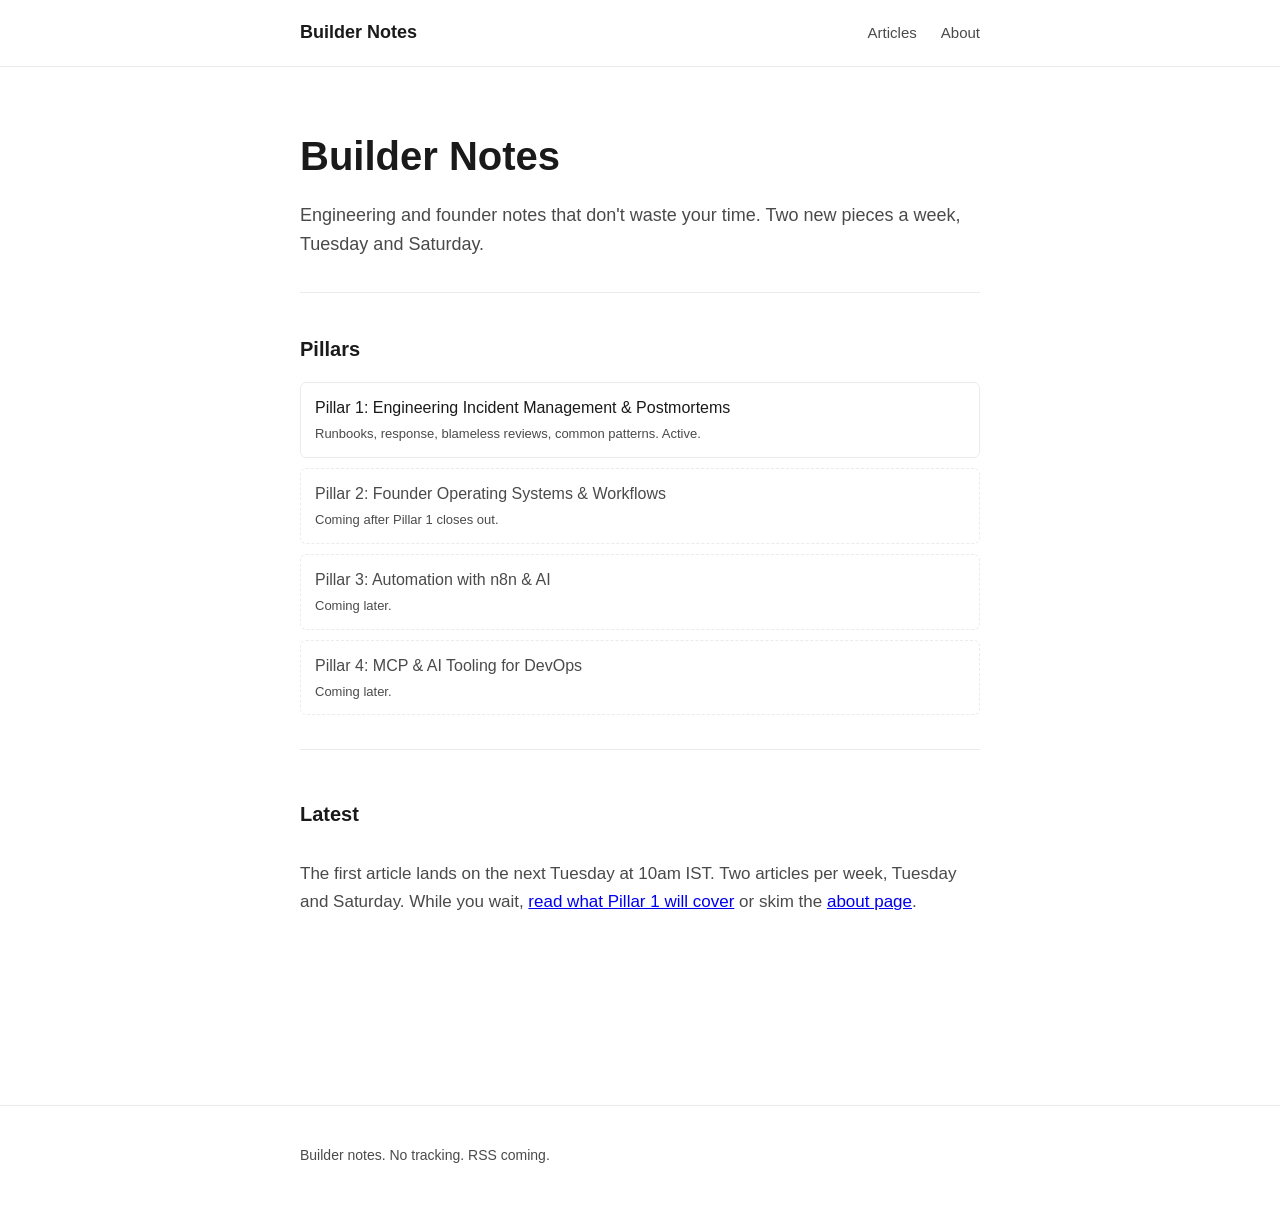
==== index.html @ f2639468 "Publish: Initial deploy: Play 4 homepage + about + Pillar 1 landing" ====
<!DOCTYPE html>
<html lang="en">
<head>
<meta charset="utf-8">
<meta name="viewport" content="width=device-width,initial-scale=1">
<title>Builder Notes | Builder Notes</title>
<meta name="description" content="Engineering and founder notes that don&#39;t waste your time. Two new pieces a week, Tuesday and Saturday.">
<link rel="canonical" href="https://yios823.github.io/devtools-blog">
<meta property="og:type" content="website">
<meta property="og:title" content="Builder Notes">
<meta property="og:description" content="Engineering and founder notes that don&#39;t waste your time. Two new pieces a week, Tuesday and Saturday.">
<meta property="og:url" content="https://yios823.github.io/devtools-blog">
<meta name="twitter:card" content="summary_large_image">
<meta name="twitter:title" content="Builder Notes">
<meta name="twitter:description" content="Engineering and founder notes that don&#39;t waste your time. Two new pieces a week, Tuesday and Saturday.">

<link rel="stylesheet" href="/static/css/site.css">
</head>
<body>
<header class="site-header">
  <nav class="container">
    <a class="site-brand" href="/">Builder Notes</a>
    <ul class="site-nav">
      <li><a href="/">Articles</a></li>
      <li><a href="/about/">About</a></li>
    </ul>
  </nav>
</header>
<main class="container">

<section class="home-hero">
  <h1>Builder Notes</h1>
  <p class="home-tagline">Engineering and founder notes that don&#39;t waste your time. Two new pieces a week, Tuesday and Saturday.</p>
</section>
<section class="home-pillars">
  <h2>Pillars</h2>
  <ul class="pillar-list">
    <li>
      <a href="/incident-management/">
        <span class="pillar-name">Pillar 1: Engineering Incident Management &amp; Postmortems</span>
        <span class="pillar-meta">Runbooks, response, blameless reviews, common patterns. Active.</span>
      </a>
    </li>
    <li class="pillar-future">
      <span class="pillar-name">Pillar 2: Founder Operating Systems &amp; Workflows</span>
      <span class="pillar-meta">Coming after Pillar 1 closes out.</span>
    </li>
    <li class="pillar-future">
      <span class="pillar-name">Pillar 3: Automation with n8n &amp; AI</span>
      <span class="pillar-meta">Coming later.</span>
    </li>
    <li class="pillar-future">
      <span class="pillar-name">Pillar 4: MCP &amp; AI Tooling for DevOps</span>
      <span class="pillar-meta">Coming later.</span>
    </li>
  </ul>
</section>
<section class="home-articles">
  <h2>Latest</h2>
  
  <p class="home-empty">
    The first article lands on the next Tuesday at 10am IST. Two
    articles per week, Tuesday and Saturday. While you wait,
    <a href="/incident-management/">read what Pillar 1 will cover</a>
    or skim the <a href="/about/">about page</a>.
  </p>
  
</section>

</main>
<footer class="site-footer">
  <div class="container">
    <p>Builder notes. No tracking. RSS coming.</p>
  </div>
</footer>
</body>
</html>
---- static/css/site.css ----
:root {
  --fg: #1a1a1a;
  --fg-soft: #4a4a4a;
  --bg: #ffffff;
  --bg-soft: #f5f5f5;
  --accent: #0066cc;
  --max-width: 720px;
  --line: rgba(0,0,0,0.08);
}
* { box-sizing: border-box; }
html, body { margin: 0; padding: 0; }
body {
  font-family: -apple-system, BlinkMacSystemFont, "Inter", "Segoe UI", Helvetica, Arial, sans-serif;
  font-size: 17px;
  line-height: 1.65;
  color: var(--fg);
  background: var(--bg);
  -webkit-font-smoothing: antialiased;
}
.container { max-width: var(--max-width); margin: 0 auto; padding: 0 20px; }

.site-header { border-bottom: 1px solid var(--line); }
.site-header nav { display: flex; align-items: center; justify-content: space-between; padding: 18px 20px; }
.site-brand { font-weight: 600; color: var(--fg); text-decoration: none; font-size: 18px; }
.site-nav { list-style: none; margin: 0; padding: 0; display: flex; gap: 24px; }
.site-nav a { color: var(--fg-soft); text-decoration: none; font-size: 15px; }
.site-nav a:hover { color: var(--accent); }

.article { padding: 40px 0 80px; }
.article-header { margin-bottom: 32px; }
.article-pillar { color: var(--fg-soft); font-size: 13px; text-transform: uppercase; letter-spacing: 0.06em; margin: 0 0 8px; }
.article h1 { font-size: 36px; line-height: 1.15; margin: 0 0 12px; }
.article-meta { color: var(--fg-soft); font-size: 14px; margin: 0 0 24px; }
.article-disclosure { background: var(--bg-soft); padding: 14px 16px; border-radius: 6px; font-size: 14px; color: var(--fg-soft); margin: 24px 0 0; }

.article-body { font-size: 17px; }
.article-body h2 { font-size: 26px; margin-top: 48px; margin-bottom: 14px; line-height: 1.25; }
.article-body h3 { font-size: 20px; margin-top: 32px; margin-bottom: 10px; }
.article-body p, .article-body ul, .article-body ol { margin: 0 0 16px; }
.article-body a { color: var(--accent); }
.article-body code { background: var(--bg-soft); padding: 2px 6px; border-radius: 4px; font-size: 0.92em; font-family: "JetBrains Mono", "SF Mono", Menlo, Consolas, monospace; }
.article-body pre { background: var(--bg-soft); padding: 16px 18px; border-radius: 6px; overflow-x: auto; font-size: 14px; line-height: 1.55; }
.article-body pre code { background: transparent; padding: 0; font-size: 14px; }
.article-body blockquote { border-left: 3px solid var(--accent); margin: 0 0 16px; padding: 4px 0 4px 18px; color: var(--fg-soft); }
.article-body table { border-collapse: collapse; width: 100%; margin: 16px 0 24px; font-size: 15px; }
.article-body th, .article-body td { border: 1px solid var(--line); padding: 8px 12px; text-align: left; }
.article-body th { background: var(--bg-soft); }

.article-faq { margin-top: 56px; border-top: 1px solid var(--line); padding-top: 32px; }
.article-faq h2 { margin: 0 0 16px; }
.faq-item { margin-bottom: 20px; }
.faq-item h3 { font-size: 18px; margin: 0 0 6px; }

.article-related { margin-top: 48px; border-top: 1px solid var(--line); padding-top: 24px; }
.article-related h2 { margin: 0 0 12px; font-size: 18px; }
.article-related ul { list-style: none; margin: 0; padding: 0; }
.article-related li { margin-bottom: 6px; }
.article-related a { color: var(--accent); text-decoration: none; }
.article-related a:hover { text-decoration: underline; }

.home-hero { padding: 56px 0 32px; }
.home-hero h1 { font-size: 40px; margin: 0 0 12px; }
.home-tagline { color: var(--fg-soft); font-size: 18px; margin: 0; }
.home-pillars { padding: 16px 0 24px; border-top: 1px solid var(--line); }
.home-pillars h2 { font-size: 20px; margin: 24px 0 16px; }
.pillar-list { list-style: none; margin: 0; padding: 0; }
.pillar-list li { margin-bottom: 10px; }
.pillar-list a { display: block; text-decoration: none; color: var(--fg); padding: 12px 14px; border: 1px solid var(--line); border-radius: 6px; }
.pillar-list a:hover { border-color: var(--accent); }
.pillar-list .pillar-future { display: block; padding: 12px 14px; border: 1px dashed var(--line); border-radius: 6px; color: var(--fg-soft); }
.pillar-name { display: block; font-weight: 500; font-size: 16px; }
.pillar-meta { display: block; font-size: 13px; color: var(--fg-soft); margin-top: 2px; }

.home-articles { padding: 24px 0 80px; border-top: 1px solid var(--line); }
.home-articles h2 { font-size: 20px; margin: 24px 0 16px; }
.home-empty { color: var(--fg-soft); padding: 12px 0; }

.page { padding: 40px 0 80px; }
.page-header h1 { font-size: 32px; margin: 0 0 24px; }
.article-list { list-style: none; margin: 0; padding: 0; }
.article-list li { margin-bottom: 14px; }
.article-list a { display: block; text-decoration: none; color: var(--fg); padding: 12px 14px; border-radius: 6px; }
.article-list a:hover { background: var(--bg-soft); }
.article-list-title { display: block; font-size: 17px; font-weight: 500; }
.article-list-meta { display: block; font-size: 13px; color: var(--fg-soft); margin-top: 2px; }

.site-footer { border-top: 1px solid var(--line); margin-top: 80px; padding: 24px 0; color: var(--fg-soft); font-size: 14px; }

@media (max-width: 600px) {
  .article h1 { font-size: 28px; }
  .home-hero h1 { font-size: 32px; }
  .article-body h2 { font-size: 22px; }
}
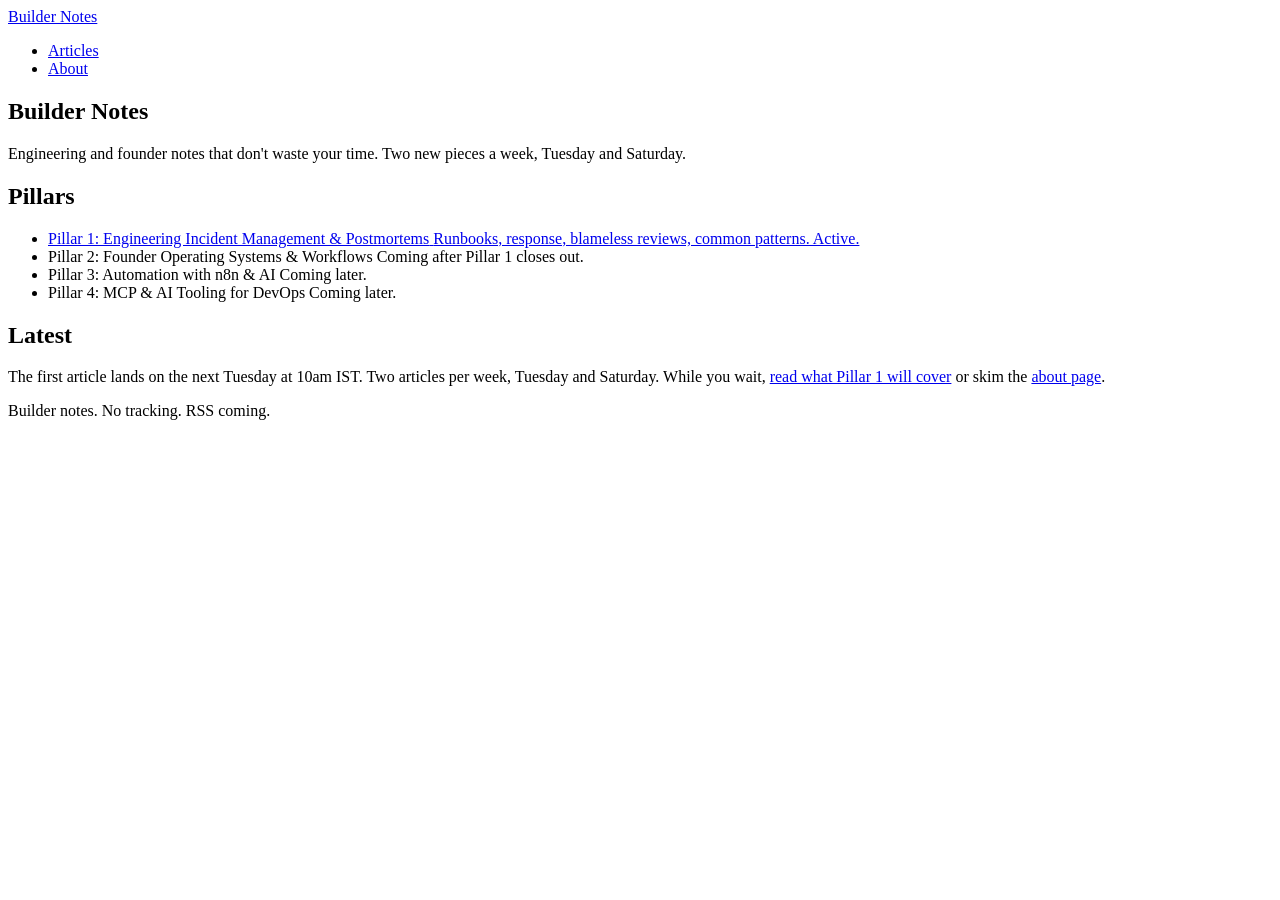
==== commit eb778198: "Publish: Fix: prefix absolute paths with /devtools-blog base_url for pro" ====
--- a/index.html
+++ b/index.html
@@ -14,15 +14,15 @@
 <meta name="twitter:title" content="Builder Notes">
 <meta name="twitter:description" content="Engineering and founder notes that don&#39;t waste your time. Two new pieces a week, Tuesday and Saturday.">
 
-<link rel="stylesheet" href="/static/css/site.css">
+<link rel="stylesheet" href="/devtools-blog/static/css/site.css">
 </head>
 <body>
 <header class="site-header">
   <nav class="container">
-    <a class="site-brand" href="/">Builder Notes</a>
+    <a class="site-brand" href="/devtools-blog/">Builder Notes</a>
     <ul class="site-nav">
-      <li><a href="/">Articles</a></li>
-      <li><a href="/about/">About</a></li>
+      <li><a href="/devtools-blog/">Articles</a></li>
+      <li><a href="/devtools-blog/about/">About</a></li>
     </ul>
   </nav>
 </header>
@@ -36,7 +36,7 @@
   <h2>Pillars</h2>
   <ul class="pillar-list">
     <li>
-      <a href="/incident-management/">
+      <a href="/devtools-blog/incident-management/">
         <span class="pillar-name">Pillar 1: Engineering Incident Management &amp; Postmortems</span>
         <span class="pillar-meta">Runbooks, response, blameless reviews, common patterns. Active.</span>
       </a>
@@ -61,8 +61,8 @@
   <p class="home-empty">
     The first article lands on the next Tuesday at 10am IST. Two
     articles per week, Tuesday and Saturday. While you wait,
-    <a href="/incident-management/">read what Pillar 1 will cover</a>
-    or skim the <a href="/about/">about page</a>.
+    <a href="/devtools-blog/incident-management/">read what Pillar 1 will cover</a>
+    or skim the <a href="/devtools-blog/about/">about page</a>.
   </p>
   
 </section>
